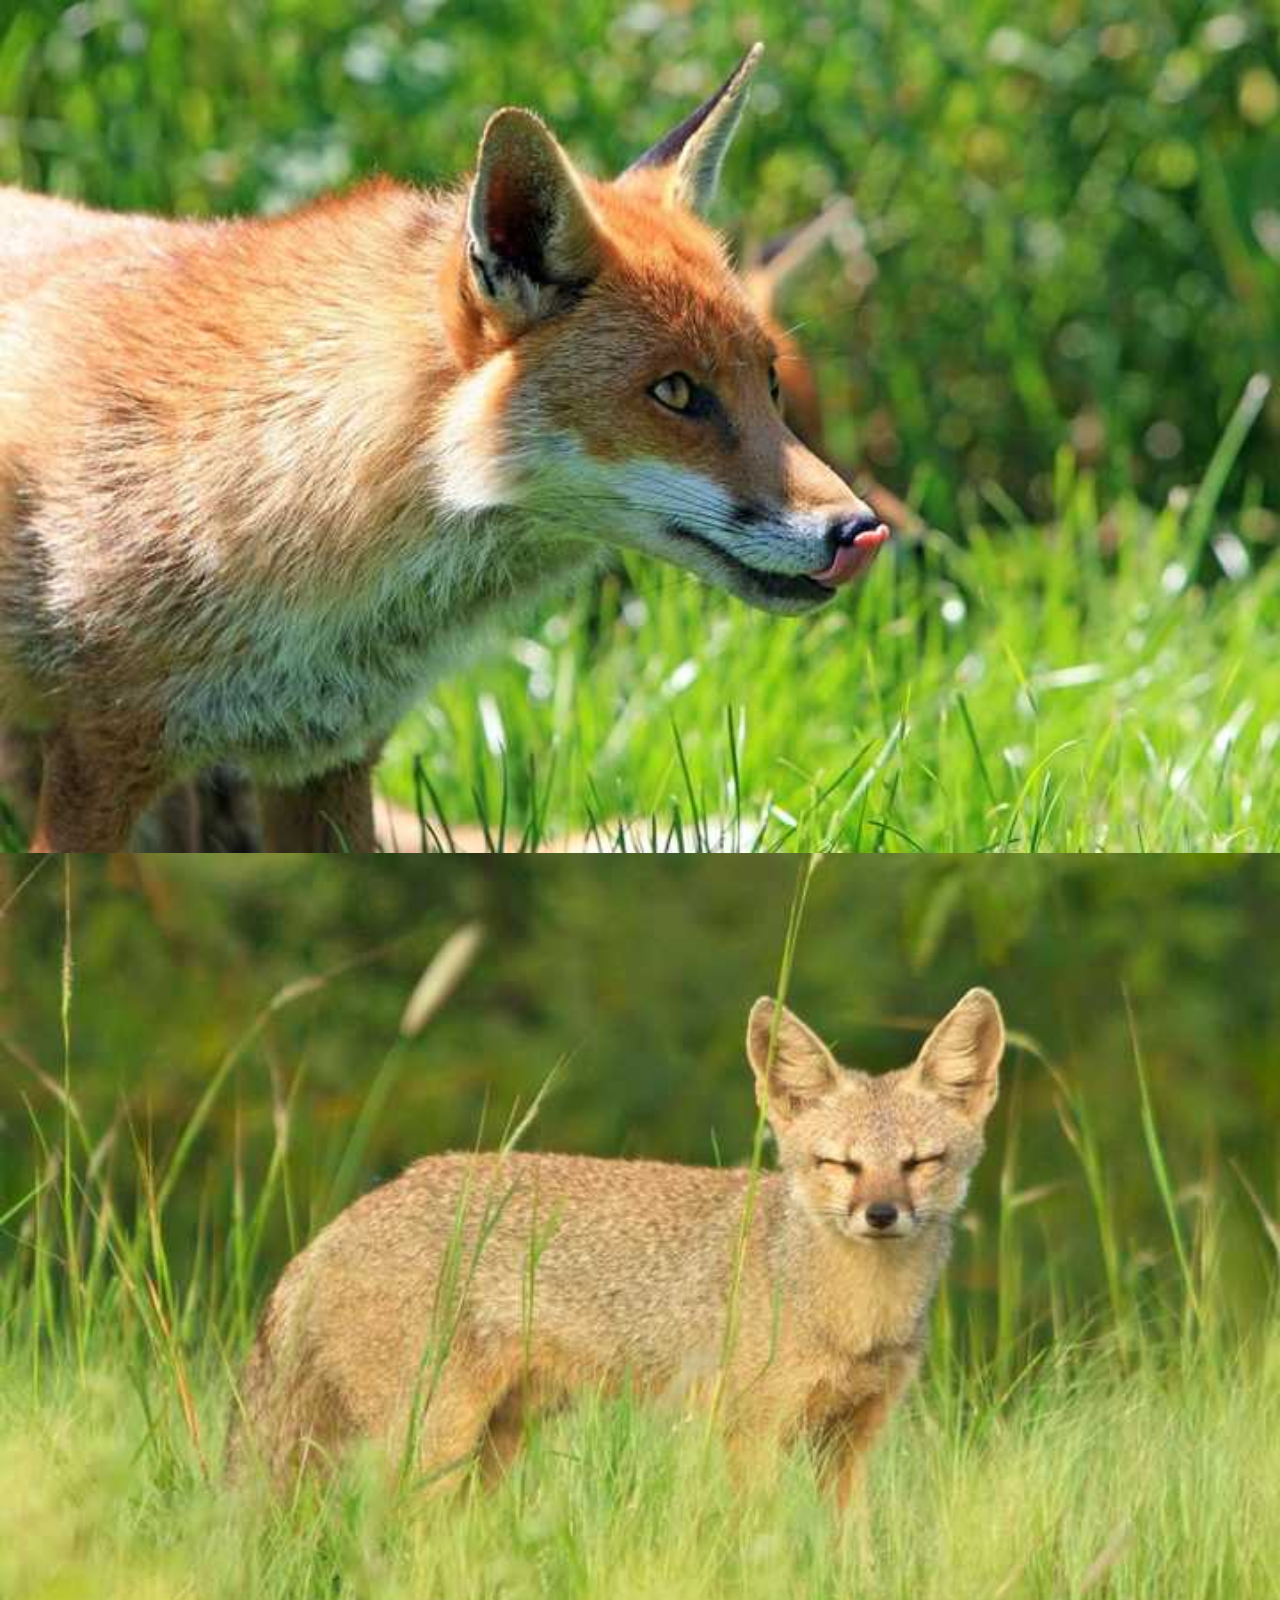
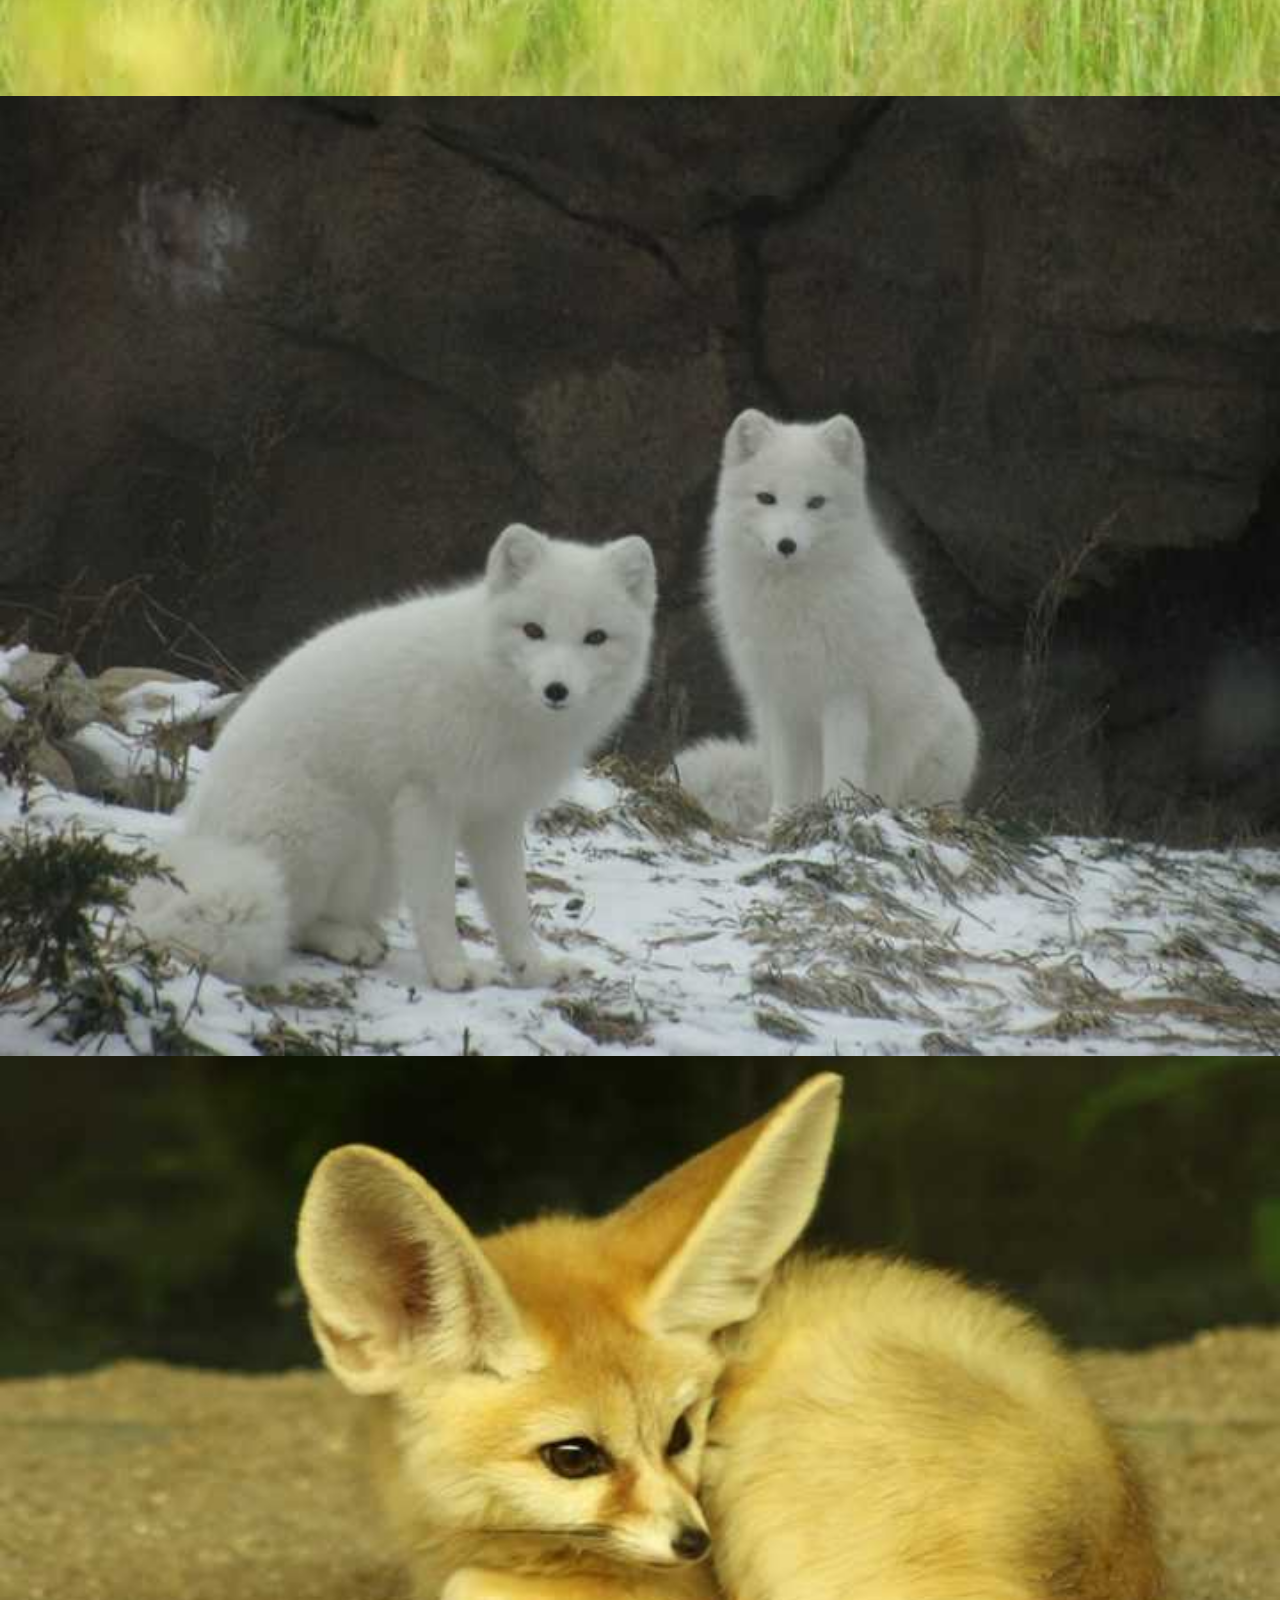
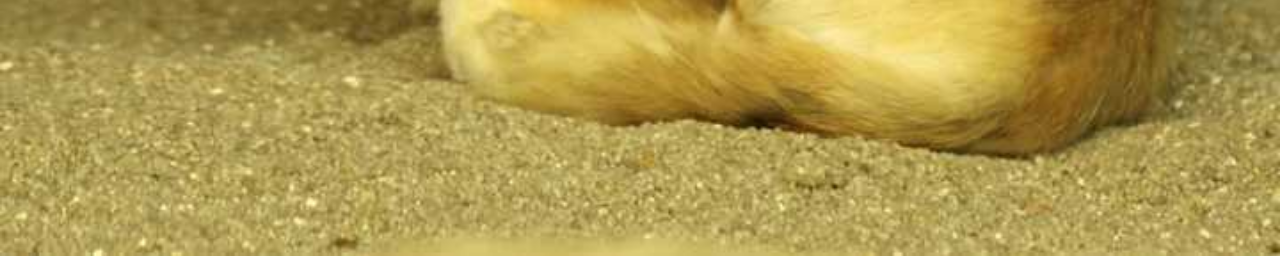
==== index.html @ d1bd25c1 "Add files via upload" ====
<!DOCTYPE html>
<html>
  <head>
    <meta charset="utf-8">
    <title>Progressive Web App X</title>
    <link href="style.css" rel="stylesheet">
    <script src="index.js" defer></script>
    <link rel="manifest" href="manifest.webmanifest">
  </head>
  <body>
    
    <div class="add">instal·lar X</div>
	<div>
		<img src="images/fox1.jpg">
		<img src="images/fox2.jpg">
		<img src="images/fox3.jpg">
		<img src="images/fox4.jpg">
	</div>
  </body>
</html>
---- style.css ----
html {
  width:100%;height: 100%;
}

body {
  width:100%;height: 100%;
  margin: 0; padding:0;
  font-family: sans-serif;
}

img {
  display: block;
  width: 100%;
}

.add {
  position: fixed;
  top: 1px;
  left: 1px;
  
  width:100%;height:100px;border:1px solid red;background: red;color:white;text-align:center;font-size:48px;line-height:68px;
}


@media (orientation: landscape) {
  img {
    height: 100%;
    object-fit: cover;
  }
}
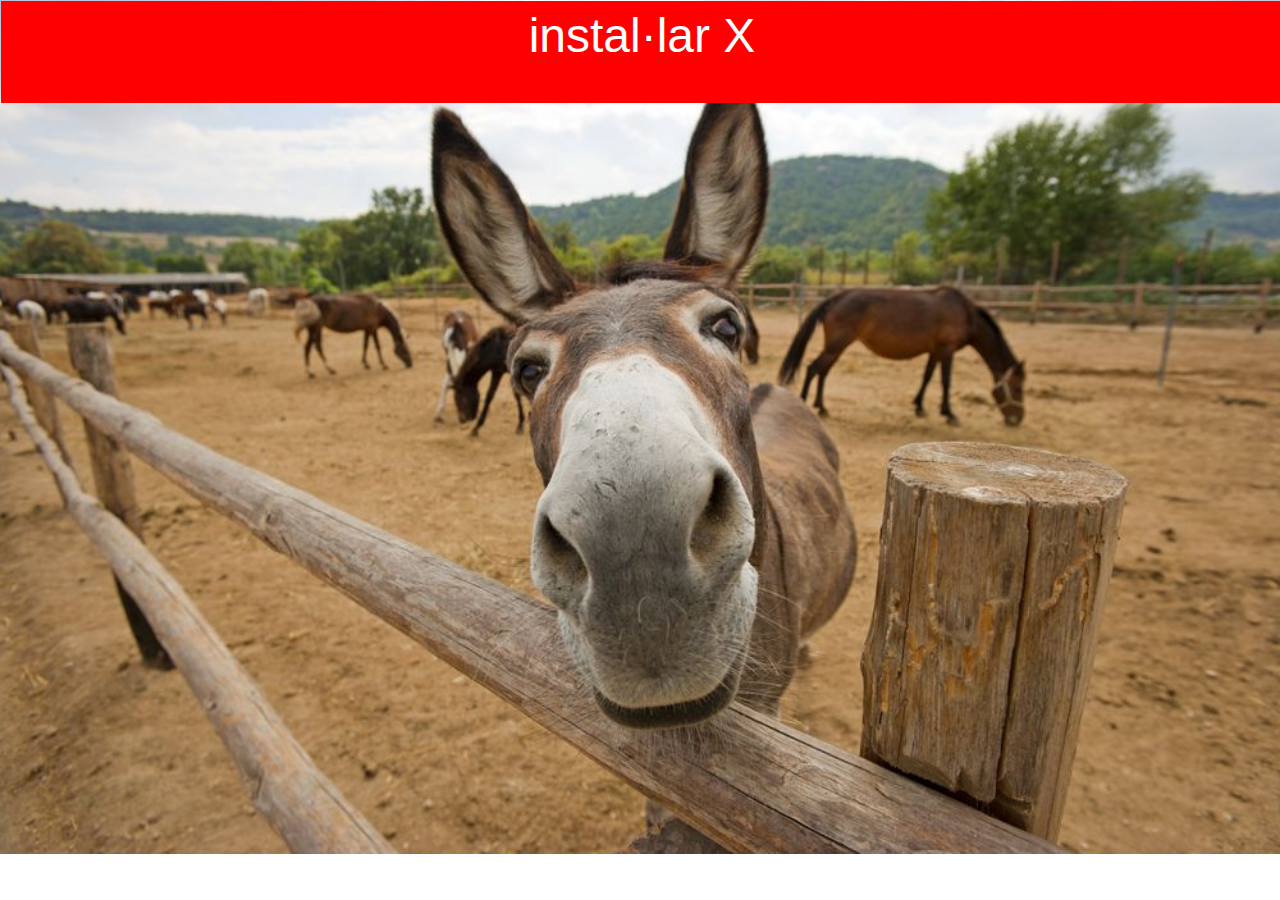
==== commit a7c2223c: "Update index.html" ====
--- a/index.html
+++ b/index.html
@@ -11,10 +11,8 @@
     
     <div class="add">instal·lar X</div>
 	<div>
-		<img src="images/fox1.jpg">
-		<img src="images/fox2.jpg">
-		<img src="images/fox3.jpg">
-		<img src="images/fox4.jpg">
+		<img src="img/img1.jpg">
+
 	</div>
   </body>
 </html>
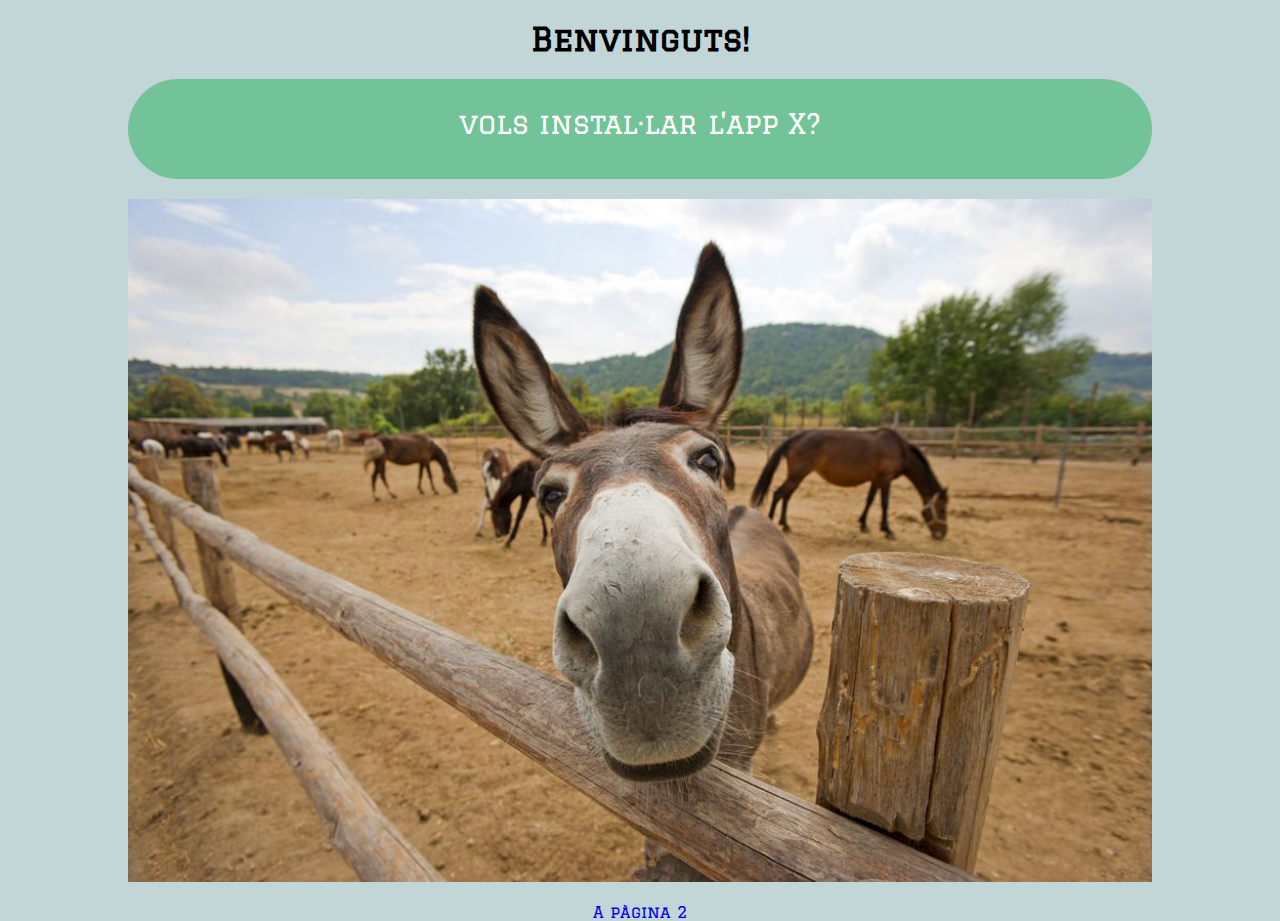
==== commit c6776885: "Update index.html" ====
--- a/index.html
+++ b/index.html
@@ -6,13 +6,18 @@
     <link href="style.css" rel="stylesheet">
     <script src="index.js" defer></script>
     <link rel="manifest" href="manifest.webmanifest">
+    <meta name="viewport" content="width=device-width, initial-scale=1.0">
   </head>
   <body>
     
-    <div class="add">instal·lar X</div>
+    <h1>Benvinguts!</h1>
+    <div class="add">vols instal·lar l'app X?</div>
 	<div>
-		<img src="img/img1.jpg">
-
+		<a href="cont/pag_02.html">
+			<img src="img/img1.jpg">
+			<br><br>
+			A pàgina 2
+		</a>
 	</div>
   </body>
 </html>
--- a/style.css
+++ b/style.css
@@ -1,3 +1,10 @@
+@font-face {
+	font-family: 'Graduate';
+	font-style: normal;
+	font-weight: 400;
+	src: url(../fonts/graduate.ttf) format('truetype');
+}
+
 html {
   width:100%;height: 100%;
 }
@@ -5,22 +12,22 @@
 body {
   width:100%;height: 100%;
   margin: 0; padding:0;
-  font-family: sans-serif;
+  font-family: Graduate;
+  background:#C2D5D7;
+  text-align:center;
 }
 
 img {
-  display: block;
-  width: 100%;
+  width: 80%;
+  margin:auto;
 }
 
+a {	text-decoration:none; }
+
 .add {
-  position: fixed;
-  top: 1px;
-  left: 1px;
-  
-  width:100%;height:100px;border:1px solid red;background: red;color:white;text-align:center;font-size:48px;line-height:68px;
+  width:80%;height:100px;margin:20px auto;background: #72c397;color:white;text-align:center;font-size:28px;line-height:88px;
+  border-radius:50px;
 }
-
 
 @media (orientation: landscape) {
   img {
